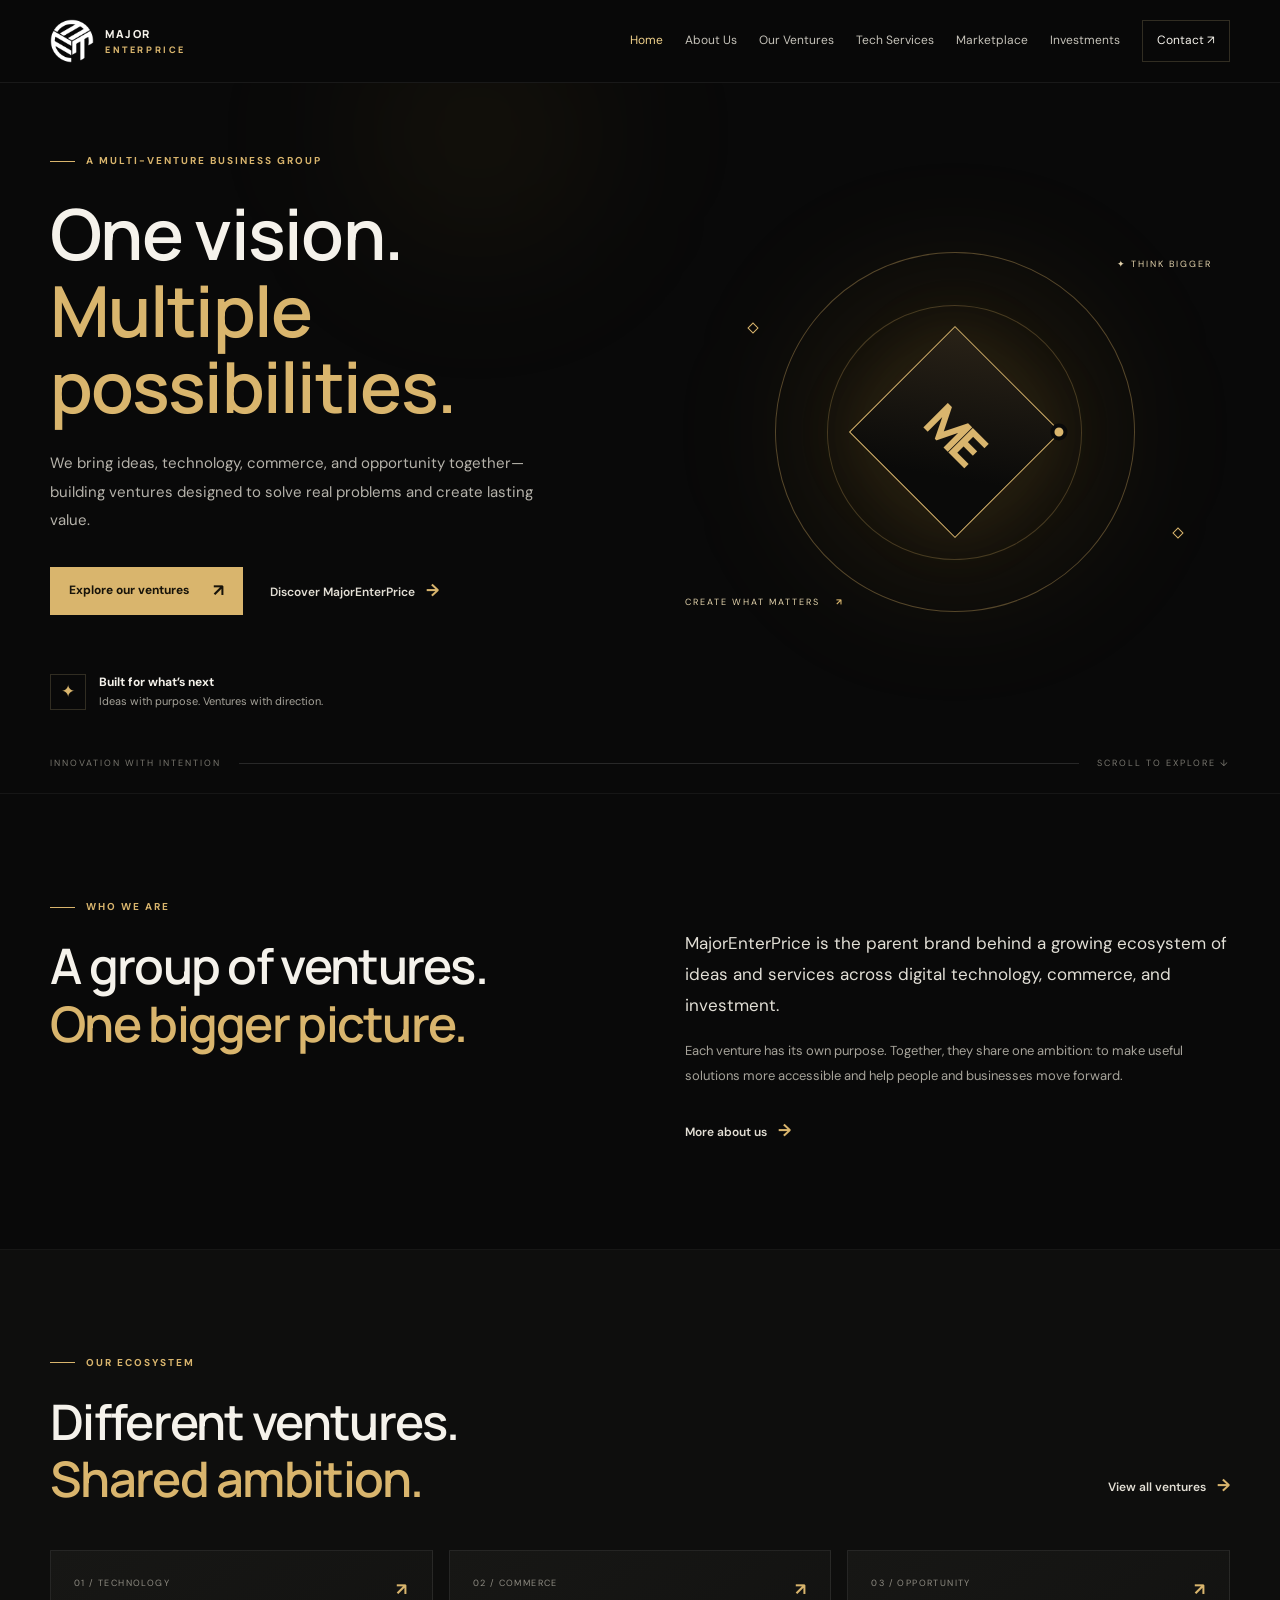
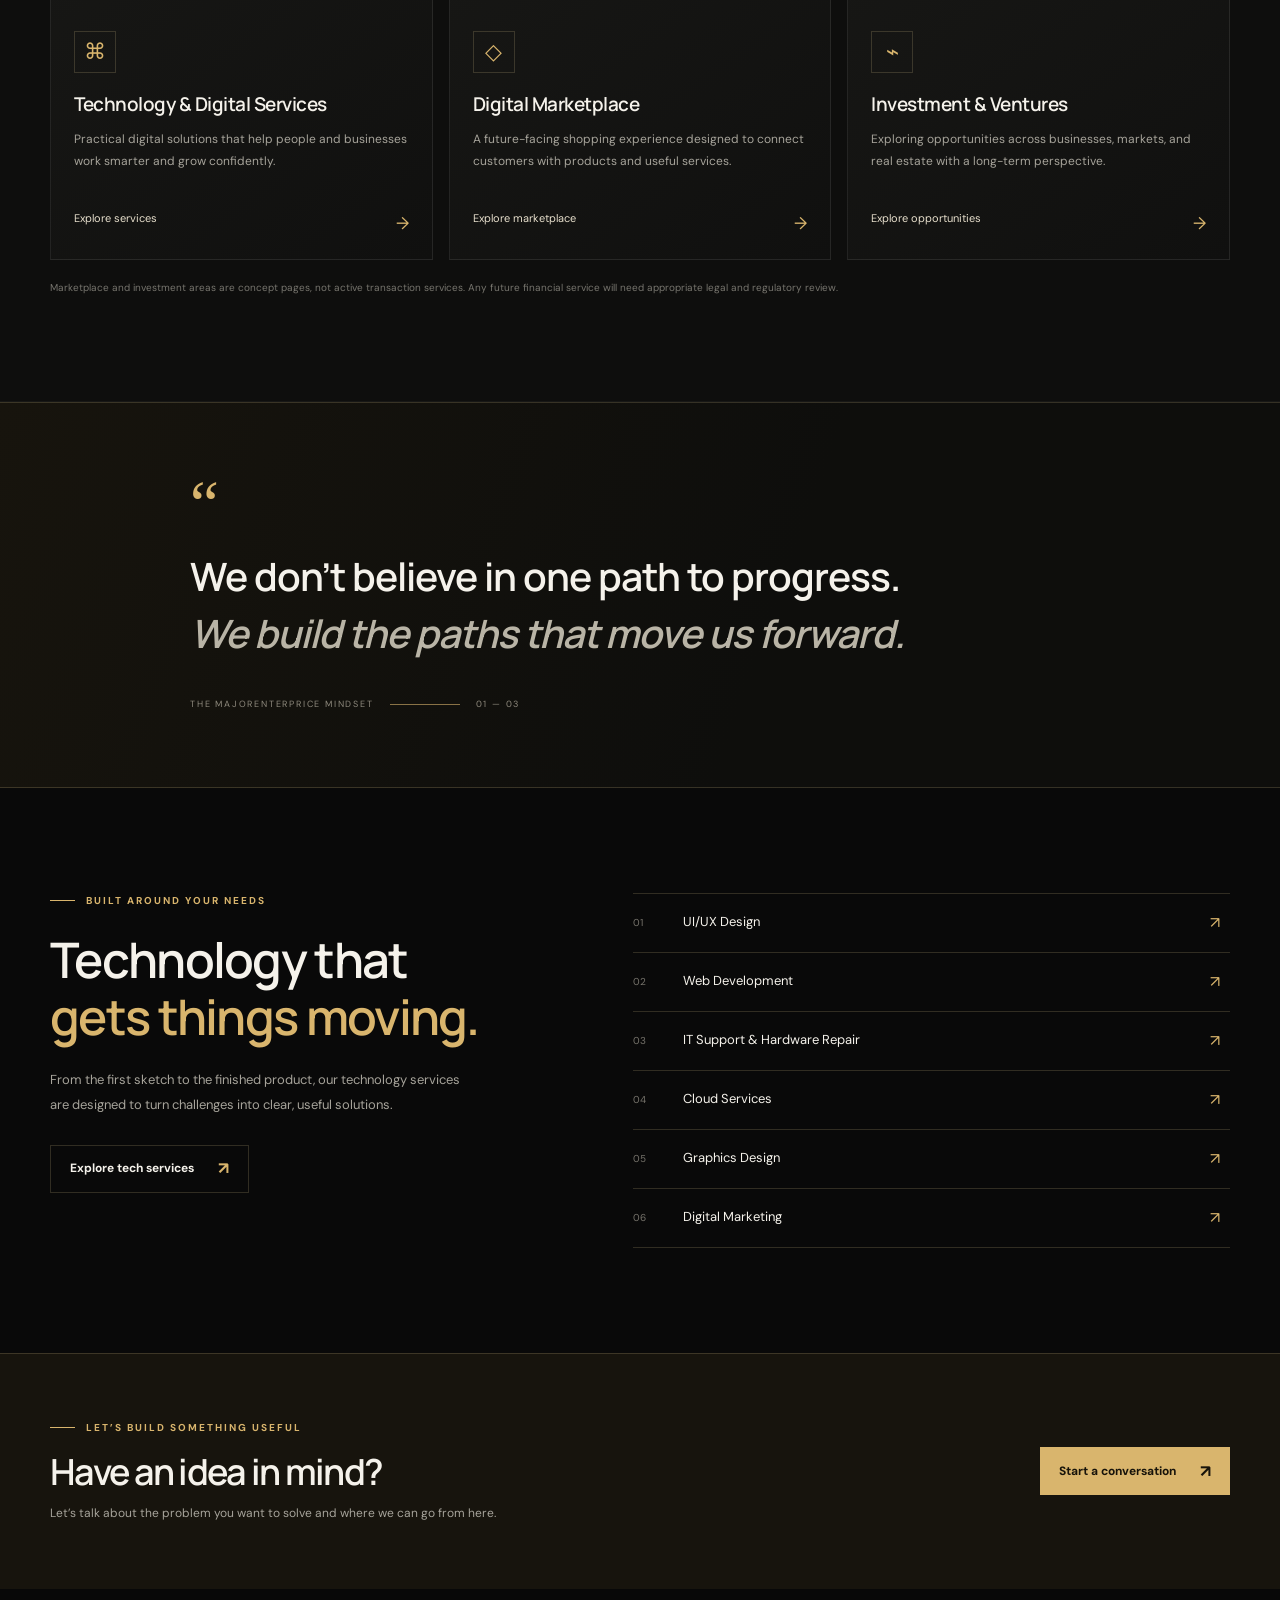
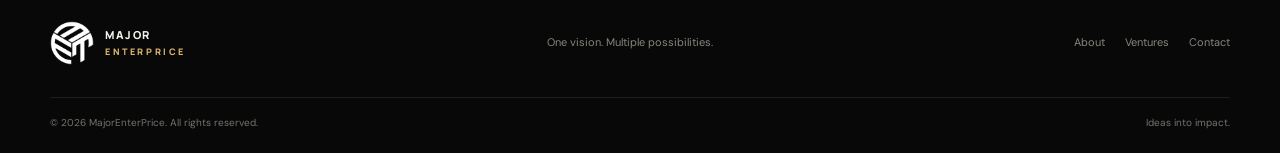
==== index.html @ 290b6eb0 "Initial commit: MajorEnterPrice website with logo" ====
<!doctype html>
<html lang="en">
<head>
  <meta charset="utf-8">
  <meta name="viewport" content="width=device-width, initial-scale=1">
  <meta name="description" content="MajorEnterPrice is a multi-venture business group building ideas across technology, commerce and opportunity.">
  <title>MajorEnterPrice | One vision. Multiple possibilities.</title>
  <link rel="icon" type="image/png" href="assets/images/favicon.png"><link rel="apple-touch-icon" href="assets/images/apple-touch-icon.png"><link rel="stylesheet" href="css/style.css">
  <script src="js/main.js" defer></script>
</head>
<body>
<header class="site-header"><div class="container nav-wrap">
  <a class="brand" href="index.html"><img class="brand-logo" src="assets/images/logo.png" alt="MajorEnterPrice logo" width="44" height="44"><span class="brand-name">MAJOR<span>ENTERPRICE</span></span></a>
  <button class="menu-toggle" aria-label="Open navigation" aria-expanded="false"><i></i><i></i><i></i></button>
  <nav class="main-nav" aria-label="Main navigation">
    <a class="active" href="index.html">Home</a><a href="about.html">About Us</a><a href="ventures.html">Our Ventures</a><a href="tech-services.html">Tech Services</a><a href="marketplace.html">Marketplace</a><a href="investments.html">Investments</a><a class="nav-contact" href="contact.html">Contact ↗</a>
  </nav>
</div></header>
<main>
<section class="hero"><div class="glow"></div><div class="container hero-grid">
  <div class="hero-copy"><p class="eyebrow"><span></span>A MULTI-VENTURE BUSINESS GROUP</p>
    <h1>One vision.<br><em>Multiple possibilities.</em></h1>
    <p class="hero-intro">We bring ideas, technology, commerce, and opportunity together—building ventures designed to solve real problems and create lasting value.</p>
    <div class="hero-actions"><a class="button button-gold" href="ventures.html">Explore our ventures <b>↗</b></a><a class="text-link" href="about.html">Discover MajorEnterPrice <b>→</b></a></div>
    <div class="hero-proof"><span>✦</span><p><strong>Built for what’s next</strong><br><small>Ideas with purpose. Ventures with direction.</small></p></div>
  </div>
  <div class="hero-art" aria-label="Abstract MajorEnterPrice monogram artwork"><div class="orbit outer"></div><div class="orbit inner"></div><div class="core">ME<i></i></div><div class="art-label top">✦ THINK BIGGER</div><div class="art-label bottom">CREATE WHAT MATTERS <b>↗</b></div><span class="spark s1"></span><span class="spark s2"></span></div>
</div><div class="container hero-bottom"><span>INNOVATION WITH INTENTION</span><i></i><span>SCROLL TO EXPLORE ↓</span></div></section>
<section class="section intro"><div class="container intro-grid"><div><p class="eyebrow"><span></span>WHO WE ARE</p><h2>A group of ventures.<br><em>One bigger picture.</em></h2></div><div class="intro-text"><p class="lead">MajorEnterPrice is the parent brand behind a growing ecosystem of ideas and services across digital technology, commerce, and investment.</p><p>Each venture has its own purpose. Together, they share one ambition: to make useful solutions more accessible and help people and businesses move forward.</p><a class="text-link" href="about.html">More about us <b>→</b></a></div></div></section>
<section class="section ventures"><div class="container"><div class="section-heading"><div><p class="eyebrow"><span></span>OUR ECOSYSTEM</p><h2>Different ventures.<br><em>Shared ambition.</em></h2></div><a class="text-link" href="ventures.html">View all ventures <b>→</b></a></div>
<div class="venture-grid">
<a class="venture-card" href="tech-services.html"><div class="card-top"><span>01 / TECHNOLOGY</span><b>↗</b></div><div class="symbol">⌘</div><h3>Technology & Digital Services</h3><p>Practical digital solutions that help people and businesses work smarter and grow confidently.</p><div class="card-link">Explore services <b>→</b></div></a>
<a class="venture-card" href="marketplace.html"><div class="card-top"><span>02 / COMMERCE</span><b>↗</b></div><div class="symbol">◇</div><h3>Digital Marketplace</h3><p>A future-facing shopping experience designed to connect customers with products and useful services.</p><div class="card-link">Explore marketplace <b>→</b></div></a>
<a class="venture-card" href="investments.html"><div class="card-top"><span>03 / OPPORTUNITY</span><b>↗</b></div><div class="symbol">⌁</div><h3>Investment & Ventures</h3><p>Exploring opportunities across businesses, markets, and real estate with a long-term perspective.</p><div class="card-link">Explore opportunities <b>→</b></div></a>
</div><p class="note">Marketplace and investment areas are concept pages, not active transaction services. Any future financial service will need appropriate legal and regulatory review.</p></div></section>
<section class="statement"><div class="container"><span class="quote">“</span><p>We don’t believe in one path to progress.<br><em>We build the paths that move us forward.</em></p><div class="statement-foot">THE MAJORENTERPRICE MINDSET <i></i> 01 — 03</div></div></section>
<section class="section services"><div class="container services-grid"><div><p class="eyebrow"><span></span>BUILT AROUND YOUR NEEDS</p><h2>Technology that<br><em>gets things moving.</em></h2><p class="body-copy">From the first sketch to the finished product, our technology services are designed to turn challenges into clear, useful solutions.</p><a class="button button-outline" href="tech-services.html">Explore tech services <b>↗</b></a></div><div class="service-list"><a href="tech-services.html"><span>01</span>UI/UX Design <b>↗</b></a><a href="tech-services.html"><span>02</span>Web Development <b>↗</b></a><a href="tech-services.html"><span>03</span>IT Support & Hardware Repair <b>↗</b></a><a href="tech-services.html"><span>04</span>Cloud Services <b>↗</b></a><a href="tech-services.html"><span>05</span>Graphics Design <b>↗</b></a><a href="tech-services.html"><span>06</span>Digital Marketing <b>↗</b></a></div></div></section>
<section class="cta"><div class="container cta-inner"><div><p class="eyebrow"><span></span>LET’S BUILD SOMETHING USEFUL</p><h2>Have an idea in mind?</h2><p>Let’s talk about the problem you want to solve and where we can go from here.</p></div><a class="button button-gold" href="contact.html">Start a conversation <b>↗</b></a></div></section>
</main>
<footer class="site-footer"><div class="container footer-top"><a class="brand" href="index.html"><img class="brand-logo" src="assets/images/logo.png" alt="MajorEnterPrice logo" width="44" height="44"><span class="brand-name">MAJOR<span>ENTERPRICE</span></span></a><p>One vision. Multiple possibilities.</p><div class="footer-links"><a href="about.html">About</a><a href="ventures.html">Ventures</a><a href="contact.html">Contact</a></div></div><div class="container footer-bottom"><span>© <span id="year"></span> MajorEnterPrice. All rights reserved.</span><span>Ideas into impact.</span></div></footer>
</body></html>
---- css/style.css ----
@import url('https://fonts.googleapis.com/css2?family=DM+Sans:wght@400;500;600;700&family=Manrope:wght@400;500;600;700;800&display=swap');
:root{--bg:#090909;--panel:#111110;--gold:#d9b56d;--bright:#f0d18b;--text:#f5f2eb;--muted:#a6a39a;--line:rgba(232,207,151,.18);--max:1180px}
*{box-sizing:border-box;margin:0;padding:0}html{scroll-behavior:smooth}body{background:var(--bg);color:var(--text);font-family:'DM Sans',sans-serif;line-height:1.6}a{color:inherit;text-decoration:none}.container{width:min(var(--max),calc(100% - 48px));margin:auto}
.site-header{position:sticky;top:0;z-index:10;background:rgba(9,9,9,.9);backdrop-filter:blur(16px);border-bottom:1px solid #ffffff12}.nav-wrap{height:82px;display:flex;align-items:center;justify-content:space-between;gap:24px}.brand{display:flex;align-items:center;gap:11px;flex-shrink:0}.brand-mark{font:800 25px Manrope,sans-serif;letter-spacing:-2px}.brand-mark span{color:var(--gold)}.brand-name{font:800 11px Manrope,sans-serif;letter-spacing:1.6px;line-height:1.3}.brand-name span{display:block;color:var(--gold);font-size:9px;letter-spacing:2.6px;margin-top:3px}.main-nav{display:flex;align-items:center;gap:22px;font-size:12px;color:#c5c2b9}.main-nav a:hover,.main-nav .active{color:var(--bright)}.nav-contact{border:1px solid var(--line);padding:10px 14px;color:var(--text)}.menu-toggle{display:none}
.hero{position:relative;overflow:hidden;border-bottom:1px solid #ffffff0d}.hero-grid{position:relative;display:grid;grid-template-columns:1.05fr .95fr;align-items:center;gap:20px;padding-top:70px;padding-bottom:45px}.hero-copy{max-width:620px}.eyebrow{display:flex;align-items:center;gap:11px;color:var(--gold);font-size:10px;font-weight:700;letter-spacing:2px}.eyebrow>span{display:inline-block;width:25px;height:1px;background:var(--gold)}h1,h2,h3{font-family:Manrope,sans-serif;letter-spacing:-1.7px}h1{font-size:clamp(44px,5.5vw,72px);line-height:1.09;font-weight:600;margin:26px 0 24px}h1 em,h2 em{font-style:normal;color:var(--gold)}.hero-intro{max-width:510px;color:#b5b2aa;font-size:15px;line-height:1.9}.hero-actions{display:flex;align-items:center;gap:27px;flex-wrap:wrap;margin-top:32px}.button{min-height:48px;display:inline-flex;align-items:center;justify-content:center;gap:24px;padding:0 19px;font-size:12px;font-weight:700;transition:.2s}.button:hover{transform:translateY(-2px)}.button-gold{background:var(--gold);color:#17130a}.button-gold:hover{background:var(--bright)}.button b,.text-link b{font-size:17px}.text-link{font-size:12px;font-weight:600;color:#e3dfd5}.text-link b{color:var(--gold);margin-left:8px}.hero-proof{display:flex;align-items:center;gap:13px;margin-top:58px}.hero-proof>span{width:36px;height:36px;border:1px solid var(--line);display:grid;place-items:center;color:var(--gold);font-size:17px}.hero-proof p{font-size:12px}.hero-proof small{color:var(--muted);font-size:11px}.hero-art{position:relative;min-height:440px;display:grid;place-items:center}.hero-art:before{content:'';position:absolute;width:310px;height:310px;border-radius:50%;background:#c5972e19;filter:blur(65px)}.orbit{position:absolute;border:1px solid #dab46759;border-radius:50%;transform:rotate(-27deg)}.outer{width:360px;height:360px}.inner{width:255px;height:255px;transform:rotate(40deg);border-color:#dab46740}.core{position:relative;z-index:1;width:150px;height:150px;display:grid;place-items:center;border:1px solid var(--gold);background:linear-gradient(145deg,#292217,#0a0a09 72%);box-shadow:0 0 75px #d3a64d1f;transform:rotate(45deg);font:800 48px Manrope,sans-serif;letter-spacing:-6px;color:var(--gold)}.core:first-letter{transform:rotate(-45deg)}.core i{position:absolute;right:-8px;top:-8px;width:17px;height:17px;background:var(--gold);border:4px solid var(--bg);border-radius:50%}.art-label{position:absolute;font-size:9px;letter-spacing:2px;color:#e4d4ad}.art-label.top{top:45px;right:18px}.art-label.bottom{bottom:43px;left:6px}.art-label b{margin-left:12px;color:var(--gold)}.spark{position:absolute;width:8px;height:8px;border:1px solid var(--gold);transform:rotate(45deg)}.s1{top:112px;left:70px}.s2{bottom:115px;right:48px}.glow{position:absolute;width:240px;height:240px;left:28%;top:-70px;border-radius:50%;background:#b8892e12;filter:blur(80px)}.hero-bottom{display:flex;align-items:center;gap:18px;padding-bottom:23px;color:#79776f;font-size:9px;letter-spacing:2px}.hero-bottom i{height:1px;background:#ffffff20;flex:1}
.section{padding:105px 0}.intro-grid{display:grid;grid-template-columns:1fr 1fr;gap:90px}h2{font-size:clamp(34px,4vw,49px);line-height:1.17;font-weight:600;margin-top:22px}.intro-text{padding-top:29px}.intro-text p,.body-copy{font-size:13px;color:var(--muted);line-height:1.9;margin-bottom:19px}.intro-text .lead{font-size:17px;color:#e2dfd6;line-height:1.8}.intro-text .text-link{display:inline-block;margin-top:9px}.ventures{background:#0e0e0d;border-block:1px solid #ffffff0a}.section-heading{display:flex;justify-content:space-between;align-items:flex-end;gap:25px;margin-bottom:43px}.section-heading>.text-link{margin-bottom:8px}.venture-grid{display:grid;grid-template-columns:repeat(3,1fr);gap:16px}.venture-card{min-height:310px;padding:25px 23px 22px;background:linear-gradient(145deg,#171715,#10100f);border:1px solid #ffffff14;display:flex;flex-direction:column;transition:.25s}.venture-card:hover{border-color:#d9b56d8c;transform:translateY(-4px)}.card-top{display:flex;justify-content:space-between;color:#8f8c83;font-size:9px;letter-spacing:1.4px}.card-top b{color:var(--gold);font-size:17px}.symbol{margin:27px 0 16px;width:42px;height:42px;border:1px solid var(--line);display:grid;place-items:center;color:var(--gold);font-size:22px}.venture-card h3{font-size:19px;letter-spacing:-.5px;font-weight:600;margin-bottom:10px}.venture-card p{color:var(--muted);font-size:12px;line-height:1.8}.card-link{display:flex;justify-content:space-between;margin-top:auto;padding-top:25px;font-size:11px;color:#e7dfcc}.card-link b{color:var(--gold);font-size:17px;font-weight:400}.note{font-size:10px;color:#77756e;line-height:1.7;margin-top:19px;max-width:850px}.statement{background:linear-gradient(110deg,#17140d,#0e0e0c 60%);border-block:1px solid var(--line);padding:75px 0}.statement .container{max-width:900px}.quote{font:65px Georgia,serif;line-height:.8;color:var(--gold)}.statement p{font:600 clamp(24px,3.5vw,39px)/1.45 Manrope,sans-serif;letter-spacing:-1px;margin:14px 0 36px}.statement p em{color:#b9b4a6}.statement-foot{display:flex;align-items:center;gap:16px;font-size:9px;letter-spacing:1.8px;color:#8e897d}.statement-foot i{height:1px;width:70px;background:var(--gold);opacity:.6}.services-grid{display:grid;grid-template-columns:.9fr 1.1fr;gap:95px}.body-copy{max-width:410px;margin:23px 0 27px}.button-outline{border:1px solid var(--line);color:var(--text)}.button-outline b{color:var(--gold)}.service-list{border-top:1px solid var(--line)}.service-list a{display:grid;grid-template-columns:38px 1fr 20px;align-items:center;gap:12px;min-height:59px;border-bottom:1px solid var(--line);font-size:13px;transition:.2s}.service-list a:hover{padding-left:8px;color:var(--bright)}.service-list a span{color:#77746c;font-size:10px}.service-list a b{font-size:16px;color:var(--gold);font-weight:400}.cta{padding:66px 0;background:#17140d;border-top:1px solid var(--line)}.cta-inner{display:flex;align-items:center;justify-content:space-between;gap:30px}.cta h2{font-size:36px;margin-top:15px}.cta-inner>div>p:last-child{font-size:12px;color:var(--muted);margin-top:11px}.site-footer{background:#080808}.footer-top{display:flex;align-items:center;justify-content:space-between;gap:25px;padding:32px 0;border-bottom:1px solid #ffffff17}.footer-top>p,.footer-links{font-size:11px;color:#88857c}.footer-links{display:flex;gap:20px}.footer-links a:hover{color:var(--gold)}.footer-bottom{display:flex;justify-content:space-between;padding:17px 0 22px;color:#77746d;font-size:10px}
@media(max-width:1050px){.main-nav{gap:12px;font-size:11px}.nav-wrap{gap:14px}.brand-name{font-size:10px}.hero-art{transform:scale(.9)}.services-grid{gap:50px}}
@media(max-width:850px){.menu-toggle{display:flex;flex-direction:column;gap:5px;padding:10px;background:none;border:0;cursor:pointer}.menu-toggle i{width:23px;height:2px;background:var(--gold);display:block}.main-nav{display:none;position:absolute;top:81px;left:0;right:0;background:#0c0c0b;border-bottom:1px solid var(--line);padding:18px 24px 24px;flex-direction:column;align-items:stretch;gap:0}.main-nav.open{display:flex}.main-nav a{padding:12px 0;border-bottom:1px solid #ffffff0f}.main-nav .nav-contact{margin-top:12px;padding:12px}.hero-grid{grid-template-columns:1fr;padding-top:62px}.hero-art{min-height:350px;transform:none}.intro-grid,.services-grid{grid-template-columns:1fr;gap:24px}.intro-text{padding-top:0}.venture-grid{grid-template-columns:1fr 1fr}.services-grid{gap:45px}.section{padding:78px 0}}
@media(max-width:560px){.container{width:calc(100% - 36px)}.nav-wrap{height:72px}.main-nav{top:71px}.brand-mark{font-size:23px}.brand-name{font-size:9px}.brand-name span{font-size:8px}.hero-grid{padding-top:49px;padding-bottom:24px}.hero-intro{font-size:13px}.hero-actions{align-items:flex-start;flex-direction:column;gap:19px}.hero-proof{margin-top:38px}.hero-art{min-height:300px}.outer{width:260px;height:260px}.inner{width:190px;height:190px}.core{width:120px;height:120px;font-size:39px}.art-label.top{right:0;top:24px}.art-label.bottom{left:0;bottom:24px}.s1{left:15px}.s2{right:15px}.hero-bottom{font-size:8px;gap:9px;letter-spacing:1px}.section{padding:66px 0}h2{font-size:34px}.section-heading{align-items:flex-start;flex-direction:column}.venture-grid{grid-template-columns:1fr}.venture-card{min-height:280px}.statement{padding:57px 0}.statement-foot{font-size:8px;letter-spacing:1px;gap:10px}.statement-foot i{width:35px}.cta-inner{align-items:flex-start;flex-direction:column}.cta h2{font-size:32px}.footer-top{align-items:flex-start;flex-direction:column}.footer-links{flex-wrap:wrap}.footer-bottom{font-size:9px;gap:15px;flex-wrap:wrap}}

.inner-page{min-height:68vh;padding-top:95px}.inner-page h1{max-width:850px}.page-desc{max-width:730px;color:var(--muted);line-height:1.9;font-size:15px;margin-top:25px}.subgrid{margin-top:45px}.page-cta{margin-top:32px}.contact-form{max-width:640px;margin-top:40px;display:flex;flex-direction:column;gap:10px;background:#111110;border:1px solid var(--line);padding:25px}.contact-form label{font-size:11px;color:#d7d1c4;margin-top:5px}.contact-form input,.contact-form textarea{width:100%;border:1px solid #ffffff20;background:#090909;color:var(--text);padding:13px;font:inherit;font-size:12px}.contact-form button{border:0;margin-top:10px;align-self:flex-start;cursor:pointer}

/* Brand logo */
.brand-logo{width:44px;height:44px;object-fit:contain;display:block}
@media(max-width:560px){.brand-logo{width:38px;height:38px}}
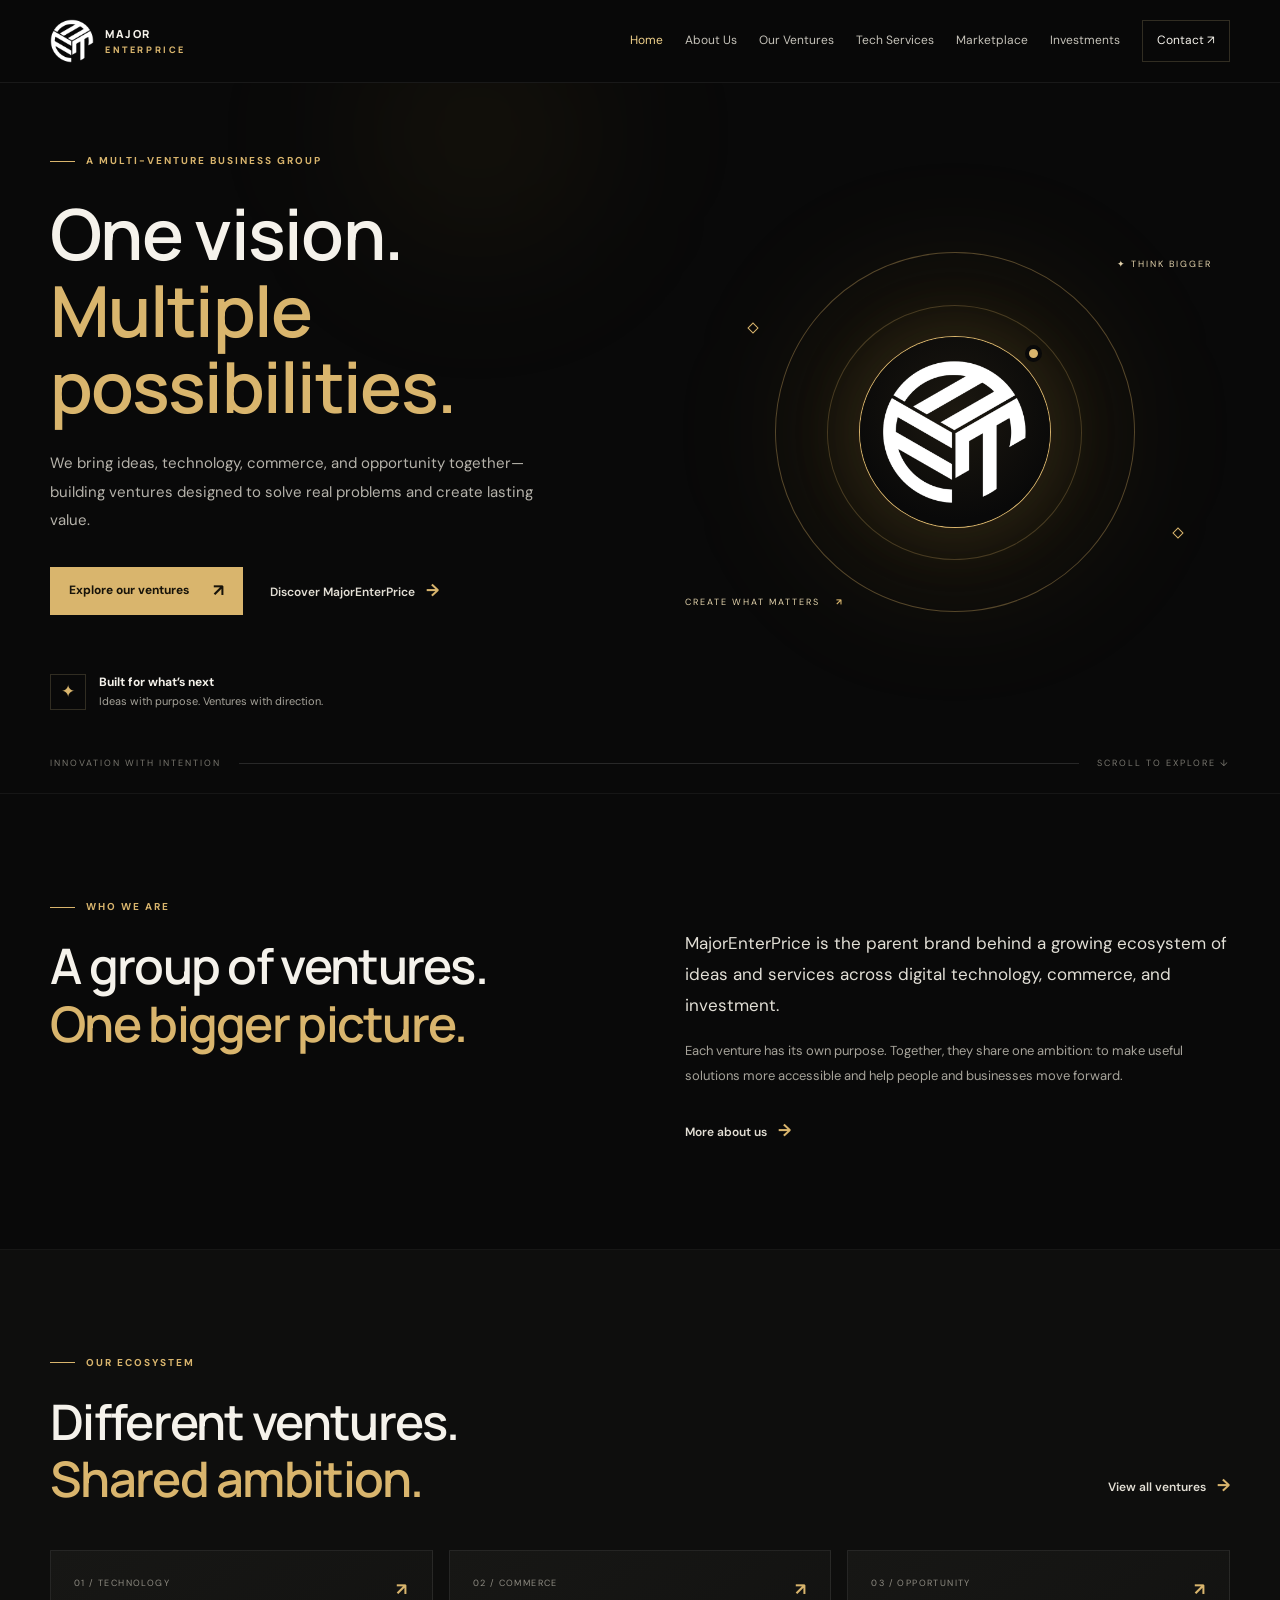
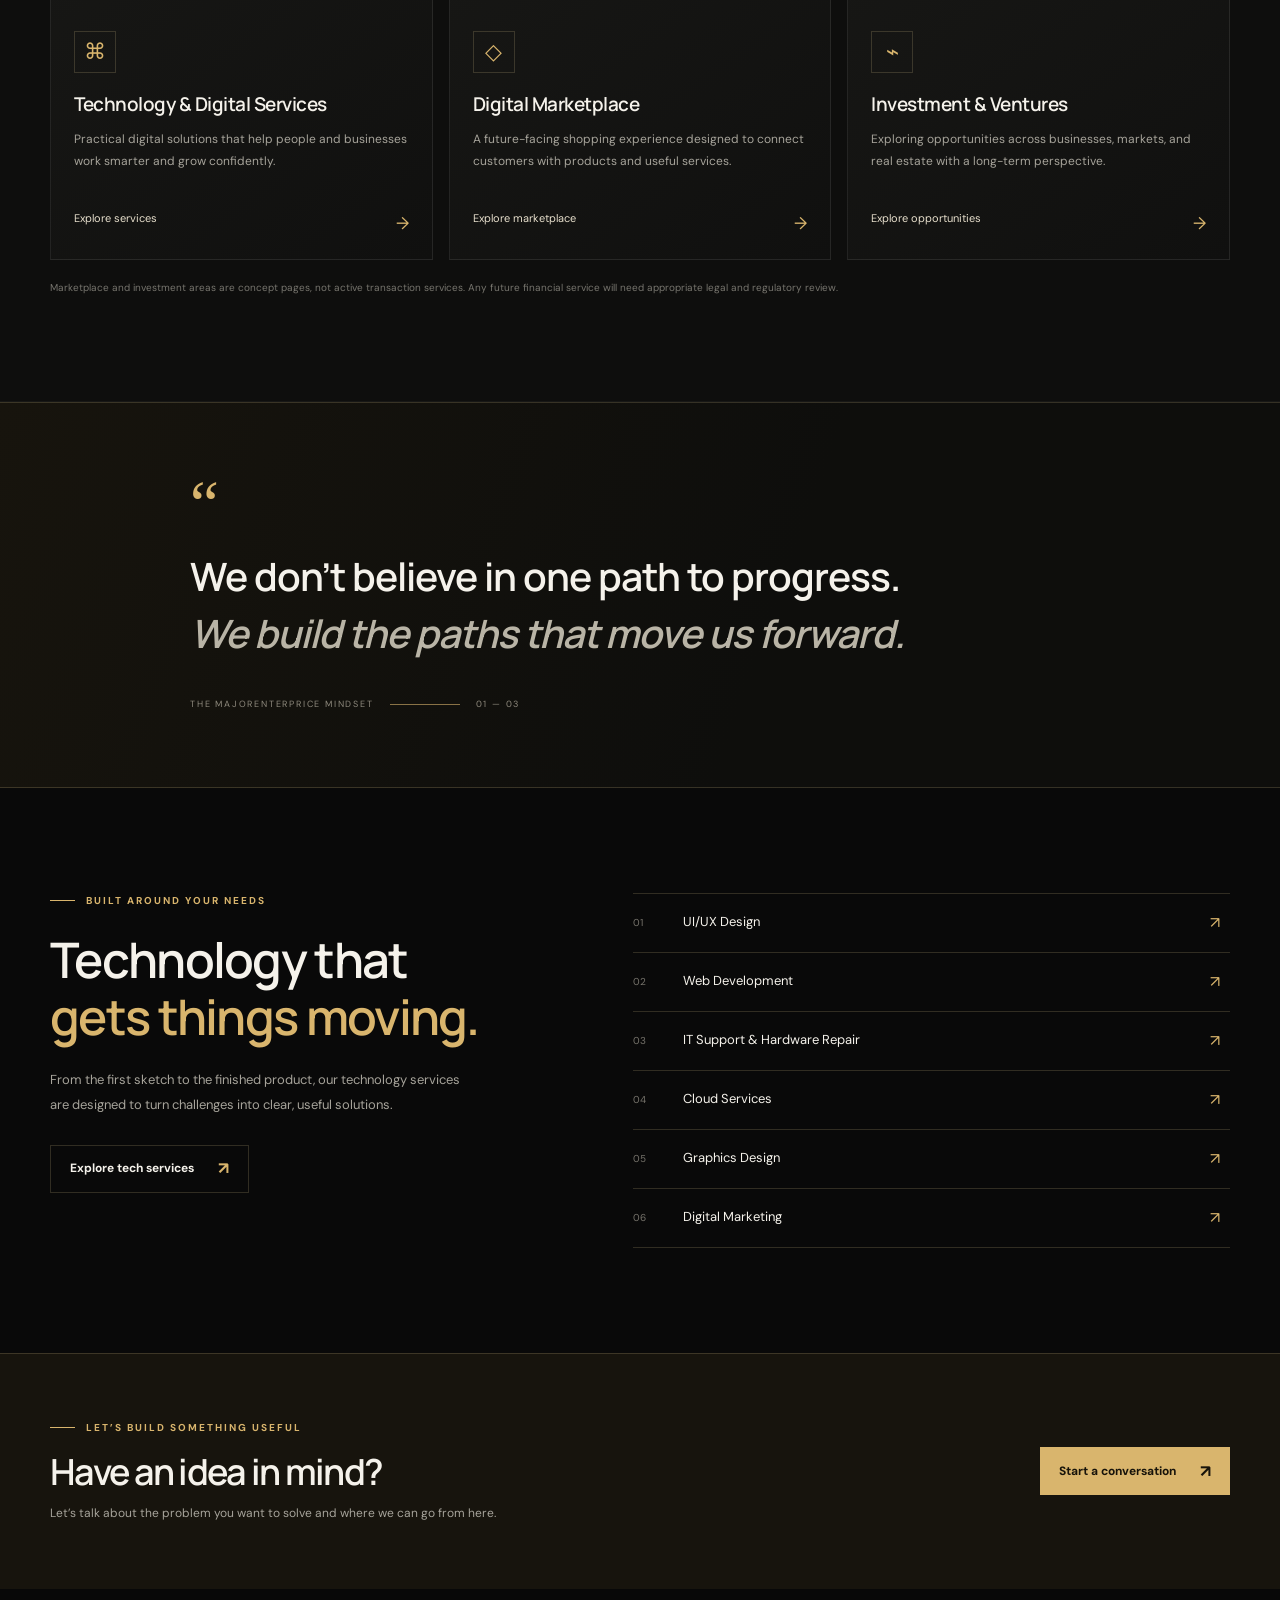
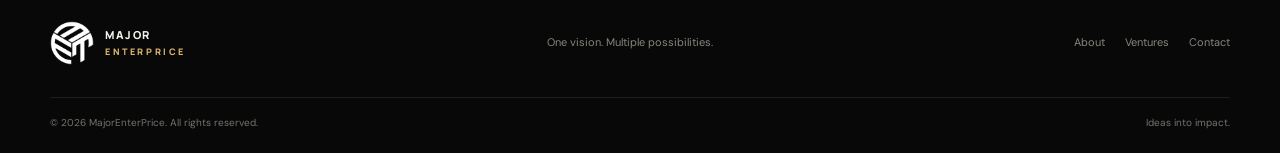
==== commit 87311ee0: "Use logo in hero section" ====
--- a/index.html
+++ b/index.html
@@ -24,7 +24,7 @@
     <div class="hero-actions"><a class="button button-gold" href="ventures.html">Explore our ventures <b>↗</b></a><a class="text-link" href="about.html">Discover MajorEnterPrice <b>→</b></a></div>
     <div class="hero-proof"><span>✦</span><p><strong>Built for what’s next</strong><br><small>Ideas with purpose. Ventures with direction.</small></p></div>
   </div>
-  <div class="hero-art" aria-label="Abstract MajorEnterPrice monogram artwork"><div class="orbit outer"></div><div class="orbit inner"></div><div class="core">ME<i></i></div><div class="art-label top">✦ THINK BIGGER</div><div class="art-label bottom">CREATE WHAT MATTERS <b>↗</b></div><span class="spark s1"></span><span class="spark s2"></span></div>
+  <div class="hero-art" aria-label="Abstract MajorEnterPrice monogram artwork"><div class="orbit outer"></div><div class="orbit inner"></div><div class="hero-logo"><img src="assets/images/logo.png" alt="MajorEnterPrice logo" width="190" height="190"><i></i></div><div class="art-label top">✦ THINK BIGGER</div><div class="art-label bottom">CREATE WHAT MATTERS <b>↗</b></div><span class="spark s1"></span><span class="spark s2"></span></div>
 </div><div class="container hero-bottom"><span>INNOVATION WITH INTENTION</span><i></i><span>SCROLL TO EXPLORE ↓</span></div></section>
 <section class="section intro"><div class="container intro-grid"><div><p class="eyebrow"><span></span>WHO WE ARE</p><h2>A group of ventures.<br><em>One bigger picture.</em></h2></div><div class="intro-text"><p class="lead">MajorEnterPrice is the parent brand behind a growing ecosystem of ideas and services across digital technology, commerce, and investment.</p><p>Each venture has its own purpose. Together, they share one ambition: to make useful solutions more accessible and help people and businesses move forward.</p><a class="text-link" href="about.html">More about us <b>→</b></a></div></div></section>
 <section class="section ventures"><div class="container"><div class="section-heading"><div><p class="eyebrow"><span></span>OUR ECOSYSTEM</p><h2>Different ventures.<br><em>Shared ambition.</em></h2></div><a class="text-link" href="ventures.html">View all ventures <b>→</b></a></div>
--- a/css/style.css
+++ b/css/style.css
@@ -13,3 +13,9 @@
 /* Brand logo */
 .brand-logo{width:44px;height:44px;object-fit:contain;display:block}
 @media(max-width:560px){.brand-logo{width:38px;height:38px}}
+
+/* Hero logo (replaces the old ME monogram) */
+.hero-logo{position:relative;z-index:1;width:190px;height:190px;display:grid;place-items:center;border-radius:50%;background:radial-gradient(circle at 50% 40%,#1c1810,#090909 72%);box-shadow:0 0 0 1px var(--gold),0 0 75px #d3a64d26}
+.hero-logo img{width:78%;height:78%;object-fit:contain;display:block}
+.hero-logo i{position:absolute;right:8px;top:8px;width:17px;height:17px;background:var(--gold);border:4px solid var(--bg);border-radius:50%}
+@media(max-width:560px){.hero-logo{width:150px;height:150px}}
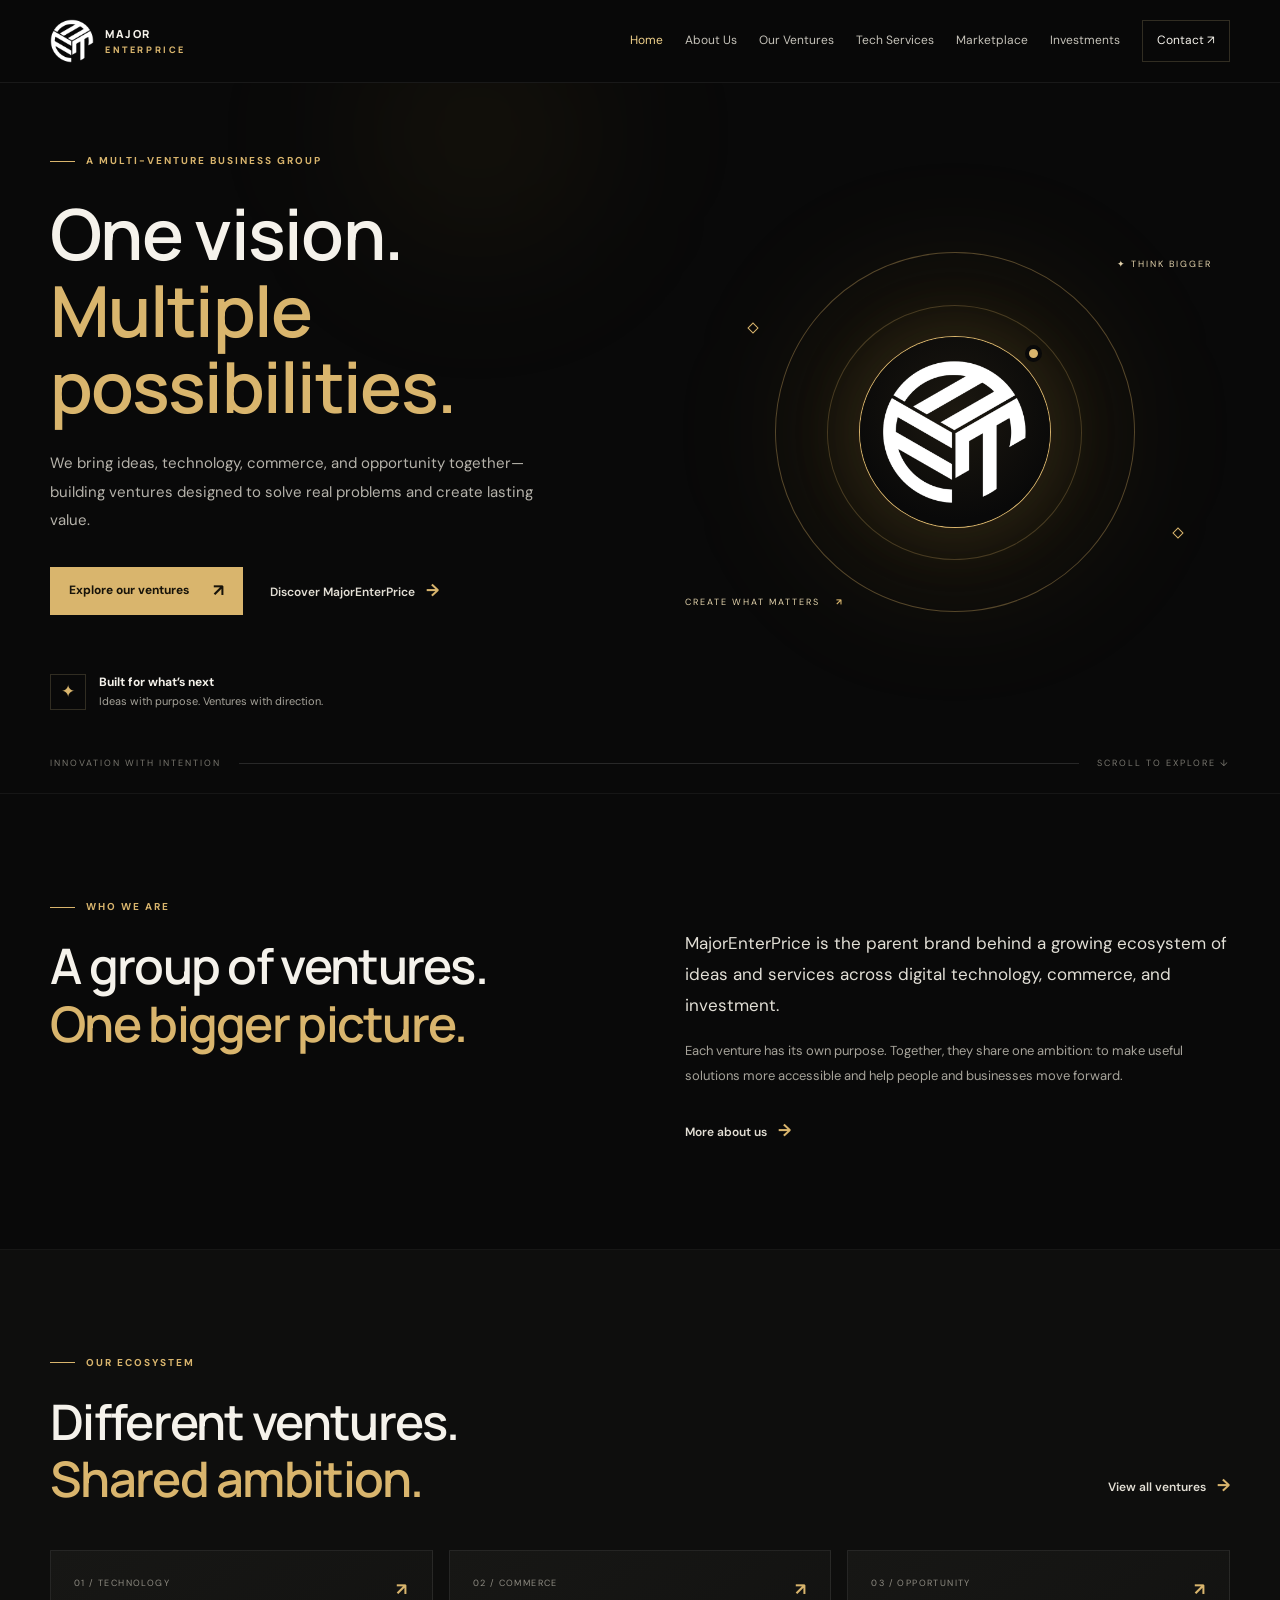
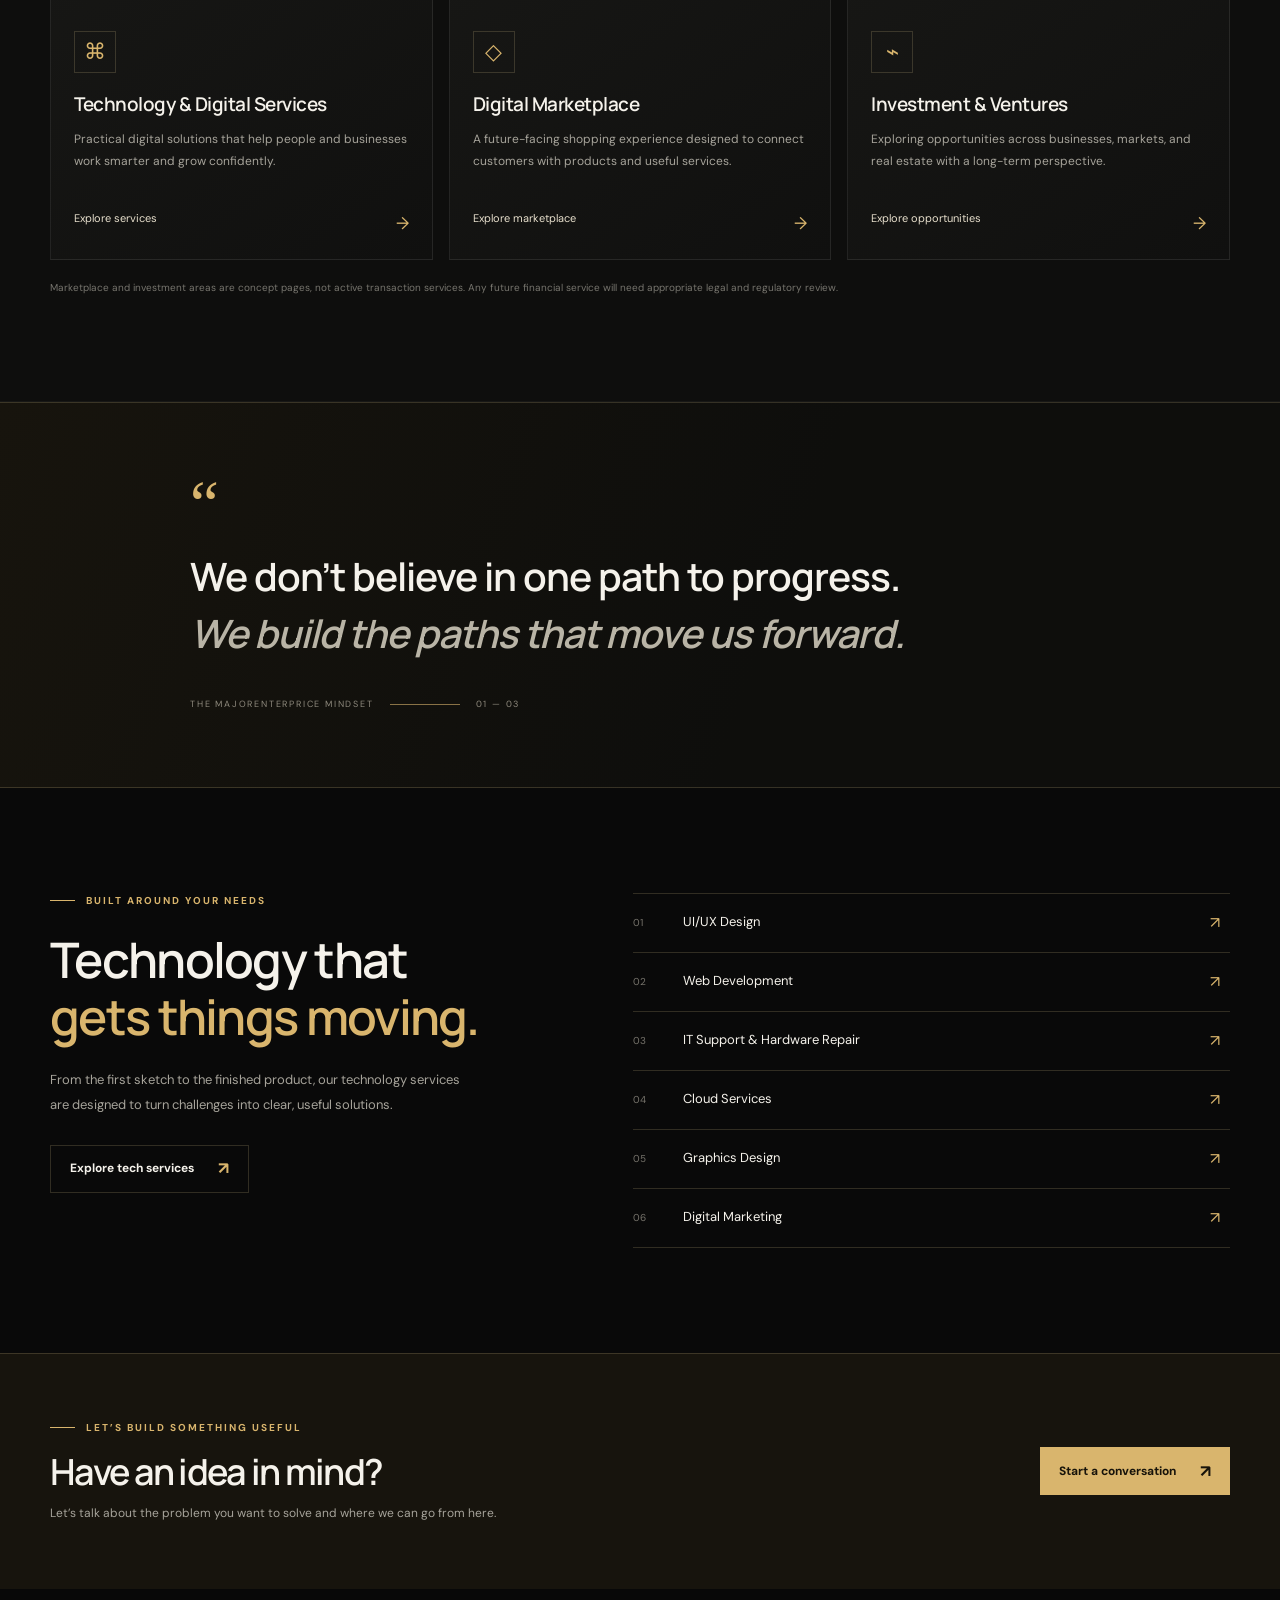
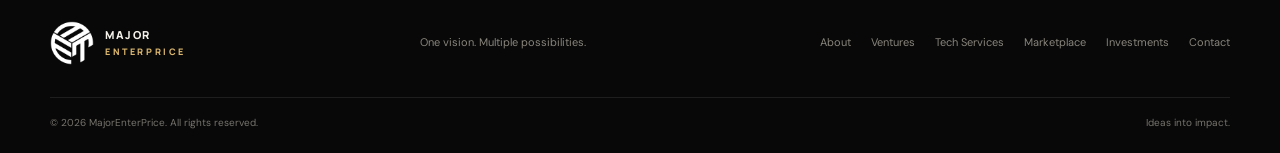
==== commit 5a81a960: "Add real page content and consistent navigation" ====
--- a/index.html
+++ b/index.html
@@ -37,5 +37,5 @@
 <section class="section services"><div class="container services-grid"><div><p class="eyebrow"><span></span>BUILT AROUND YOUR NEEDS</p><h2>Technology that<br><em>gets things moving.</em></h2><p class="body-copy">From the first sketch to the finished product, our technology services are designed to turn challenges into clear, useful solutions.</p><a class="button button-outline" href="tech-services.html">Explore tech services <b>↗</b></a></div><div class="service-list"><a href="tech-services.html"><span>01</span>UI/UX Design <b>↗</b></a><a href="tech-services.html"><span>02</span>Web Development <b>↗</b></a><a href="tech-services.html"><span>03</span>IT Support & Hardware Repair <b>↗</b></a><a href="tech-services.html"><span>04</span>Cloud Services <b>↗</b></a><a href="tech-services.html"><span>05</span>Graphics Design <b>↗</b></a><a href="tech-services.html"><span>06</span>Digital Marketing <b>↗</b></a></div></div></section>
 <section class="cta"><div class="container cta-inner"><div><p class="eyebrow"><span></span>LET’S BUILD SOMETHING USEFUL</p><h2>Have an idea in mind?</h2><p>Let’s talk about the problem you want to solve and where we can go from here.</p></div><a class="button button-gold" href="contact.html">Start a conversation <b>↗</b></a></div></section>
 </main>
-<footer class="site-footer"><div class="container footer-top"><a class="brand" href="index.html"><img class="brand-logo" src="assets/images/logo.png" alt="MajorEnterPrice logo" width="44" height="44"><span class="brand-name">MAJOR<span>ENTERPRICE</span></span></a><p>One vision. Multiple possibilities.</p><div class="footer-links"><a href="about.html">About</a><a href="ventures.html">Ventures</a><a href="contact.html">Contact</a></div></div><div class="container footer-bottom"><span>© <span id="year"></span> MajorEnterPrice. All rights reserved.</span><span>Ideas into impact.</span></div></footer>
+<footer class="site-footer"><div class="container footer-top"><a class="brand" href="index.html"><img class="brand-logo" src="assets/images/logo.png" alt="MajorEnterPrice logo" width="44" height="44"><span class="brand-name">MAJOR<span>ENTERPRICE</span></span></a><p>One vision. Multiple possibilities.</p><div class="footer-links"><a href="about.html">About</a><a href="ventures.html">Ventures</a><a href="tech-services.html">Tech Services</a><a href="marketplace.html">Marketplace</a><a href="investments.html">Investments</a><a href="contact.html">Contact</a></div></div><div class="container footer-bottom"><span>© <span id="year"></span> MajorEnterPrice. All rights reserved.</span><span>Ideas into impact.</span></div></footer>
 </body></html>
--- a/css/style.css
+++ b/css/style.css
@@ -19,3 +19,23 @@
 .hero-logo img{width:78%;height:78%;object-fit:contain;display:block}
 .hero-logo i{position:absolute;right:8px;top:8px;width:17px;height:17px;background:var(--gold);border:4px solid var(--bg);border-radius:50%}
 @media(max-width:560px){.hero-logo{width:150px;height:150px}}
+
+/* Contact form feedback */
+.hp-field{position:absolute;left:-9999px;width:1px;height:1px;overflow:hidden}
+.form-status{font-size:12px;min-height:18px;margin-top:6px;color:var(--muted)}
+.form-status.success{color:#8fd19e}
+.form-status.error{color:#e8836f}
+.form-status.pending{color:var(--gold)}
+.contact-form button:disabled{opacity:.6;cursor:not-allowed}
+
+/* Inner-page content blocks */
+.venture-card.compact{min-height:auto}
+.venture-card.compact .symbol{margin-top:0}
+.sub-eyebrow{margin-top:90px}
+.sub-h{font-size:clamp(26px,3.2vw,38px);margin:18px 0 0}
+.sub-h+.subgrid,.sub-h+.page-desc{margin-top:30px}
+.inner-page .note{margin-top:24px}
+.notice{margin-top:24px;padding:24px;border:1px solid var(--line);background:#14120c}
+.notice h3{font-size:17px;letter-spacing:-.4px;color:var(--bright);margin-bottom:8px}
+.notice p{font-size:13px;color:var(--muted);line-height:1.8}
+@media(max-width:850px){.subgrid.venture-grid{grid-template-columns:1fr}}
